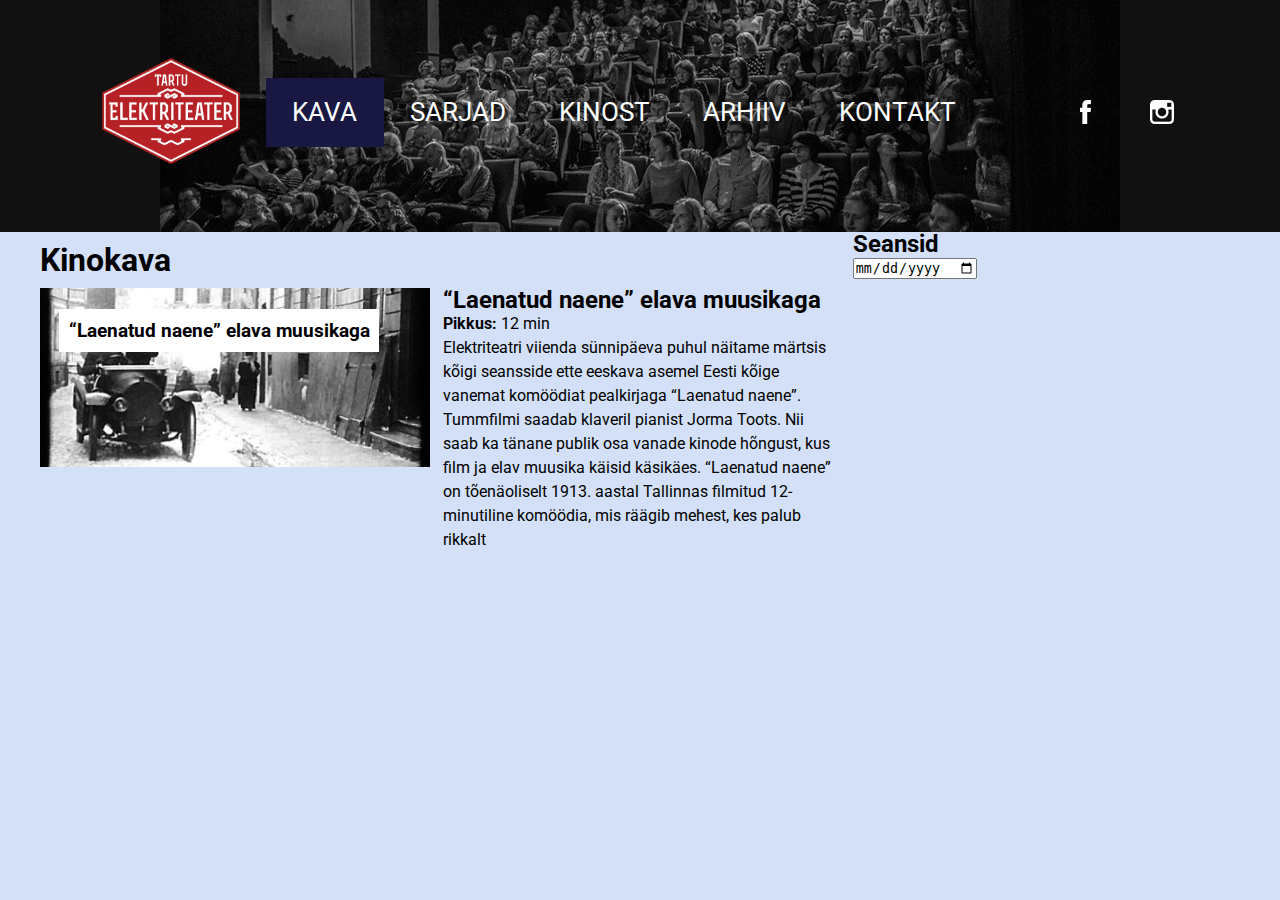
==== front-end/index.html @ 24a59224 "esialgne front-end kavand" ====
<!doctype html>
<html lang="et">
    <head>
        <title>eTeater</title>
        <meta charset="utf-8" />
        <meta name="description" content="eTeater on arthouse kino Tartus" />
        <meta name="keywords" content="kino, tartu, arthouse, filmid, tartus, elektriteater" />
        <meta name="viewport" content="width=device-width, initial-scale=1" />
        <link href="https://fonts.googleapis.com/css?family=Roboto:400,300" rel="stylesheet" type="text/css">
        <link rel="stylesheet" type="text/css" href="style.css" />
    </head>
    <body>
        <header>
            <menu>
                <div id="logo"><a href="#pealeht"><img src="logo.png" /></a></div>
                <ul>
                    <li><a href="#kava" class="active">Kava</a></li>
                    <li><a href="#sarjad">Sarjad</a></li>
                    <li><a href="#kinost">Kinost</a></li>
                    <li><a href="#arhiiv">Arhiiv</a></li>
                    <li><a href="#kontakt">Kontakt</a></li>
                </ul>
                <ul id="social_btn">
                    <li><a href="https://www.facebook.com/elektriteater"><img src="fb.png" alt="fb" /></a></li>
                    <li><a href="https://www.instagram.com/elektriteater/"><img src="ig.png" alt="ig" /></a></li>
                </ul>
            </menu>
        </header>
            <div class="rida">
                <div id="sisukava" class="col col8">
                    <h1>Kinokava</h1>
                    <div id="film">
                        <div id="fotokonteiner" class="col col6">
                            <img src="filmipostrid/laenatud.jpg" class="filmifoto" />
                            <figcaption>
                                <span></span>
                                <h3 class="pealkiri">“Laenatud naene” elava muusikaga</h3>
                            </figcaption>
                            <span></span>
                        </div>
                        <div id="filmikirjeldus" class="col col6">
                            <h2>“Laenatud naene” elava muusikaga</h2>
                            <p id="sisuinfo"></p>
                            <p><b>Pikkus:</b> 12 min</p>
                            <p>Elektriteatri viienda sünnipäeva puhul näitame märtsis kõigi seansside ette eeskava asemel Eesti kõige vanemat komöödiat pealkirjaga “Laenatud naene”. Tummfilmi saadab klaveril pianist Jorma Toots. Nii saab ka tänane publik osa vanade kinode hõngust, kus film ja elav muusika käisid käsikäes. “Laenatud naene” on tõenäoliselt 1913. aastal Tallinnas filmitud 12-minutiline komöödia, mis räägib mehest, kes palub rikkalt </p>
                        </div>
                    </div>
                </div>
                <div id="eile" class="col col4">
                    <h2>Seansid</h2>
                    <input type="date"   value="dd-mm-yyyy" onkeypress="return false">
                </div>
            </div>
        <footer>

        </footer>
    </body>
</html>
---- front-end/style.css ----
/*kogu lehekülg */
* {
    padding: 0;
    margin: 0;
}

html {
    font-family: 'Roboto', sans-serif;
    font-size: 16px;
    line-height: 1.5em;
}
body {
    display: block;
    margin: 0;
    padding: 0;
    background-color: #d3e0f7;
}

/*grid view */
.col,
.col {
    box-sizing: border-box;
}
.rida::before,
.rida::after {
    content: " ";
    display: table;
}
.rida{
    max-width: 1200px;
    margin:auto;
}
.rida::after {
    clear: both;
}
.col {
    position: relative;
    float: left;
}
.col + .col {
    margin-left: 1.6%;
}
.col1 {width: 6.86666666667%;}
.col2 {width: 15.3333333333%;}
.col3 {width: 23.8%;}
.col4 {width: 32.2666666667%;}
.col5 {width: 40.7333333333%;}
.col6 {width: 49.2%;}
.col7 {width: 57.6666666667%;}
.col8 {width: 66.1333333333%;}
.col9 {width: 74.6%;}
.col10 {width: 83.0666666667%;}
.col11 {width: 91.5333333333%;}
.col12 {width: 100%;
    margin-left: 0;}
/*headeri info*/

menu {
    display: block;
    margin: 0;
    padding: 3.0em 5.0em;
    background-image: url(header_back.jpg);
    background-repeat: no-repeat;
    background-position: center;
    background-color: #111;
}
#logo {
    display: inline-block;
    padding: 0 1.0em;
    overflow: hidden;
}
#logo > a > img {
    width: 150px;
    height: auto;
}


ul {
    display: inline-block;
    list-style-type: none;
    margin: 30px 0;
    padding: 0;
    overflow: hidden;
}
li {
    float: left;
    margin: 0;
}
li a {
    display: block;
    color: #fff;
    text-align: center;
    text-transform: uppercase;
    margin: 0;
    padding: 0.85em 1.0em;
    text-decoration: none;
    font-size: 1.65em;
}
li a:hover:not(.active) {
    background-color: #c72e45;
}
.active {
    background-color: #181842;
}
#social_btn {
    float: right;
}


/* sisu */

h1 {
    margin: 0.5em 0;
}

#fotokonteiner {
    margin: auto;
    position: relative;
}

.filmifoto {
    max-width: 100%;
    margin: auto;
    position: relative;
}

figcaption {
    position: absolute;
    width: 100%;
    top:1%;
    position: absolute;
    direction:ltr;
}

h3 {
    text-align: center;

}

#film {
    position: relative;
}

span {
    position:relative;
}


.pealkiri {
    font-size: 1.2em;
    margin: 1.0em;
    padding: 0.5em;
    display: inline-block;
    background-color: #fff;
}
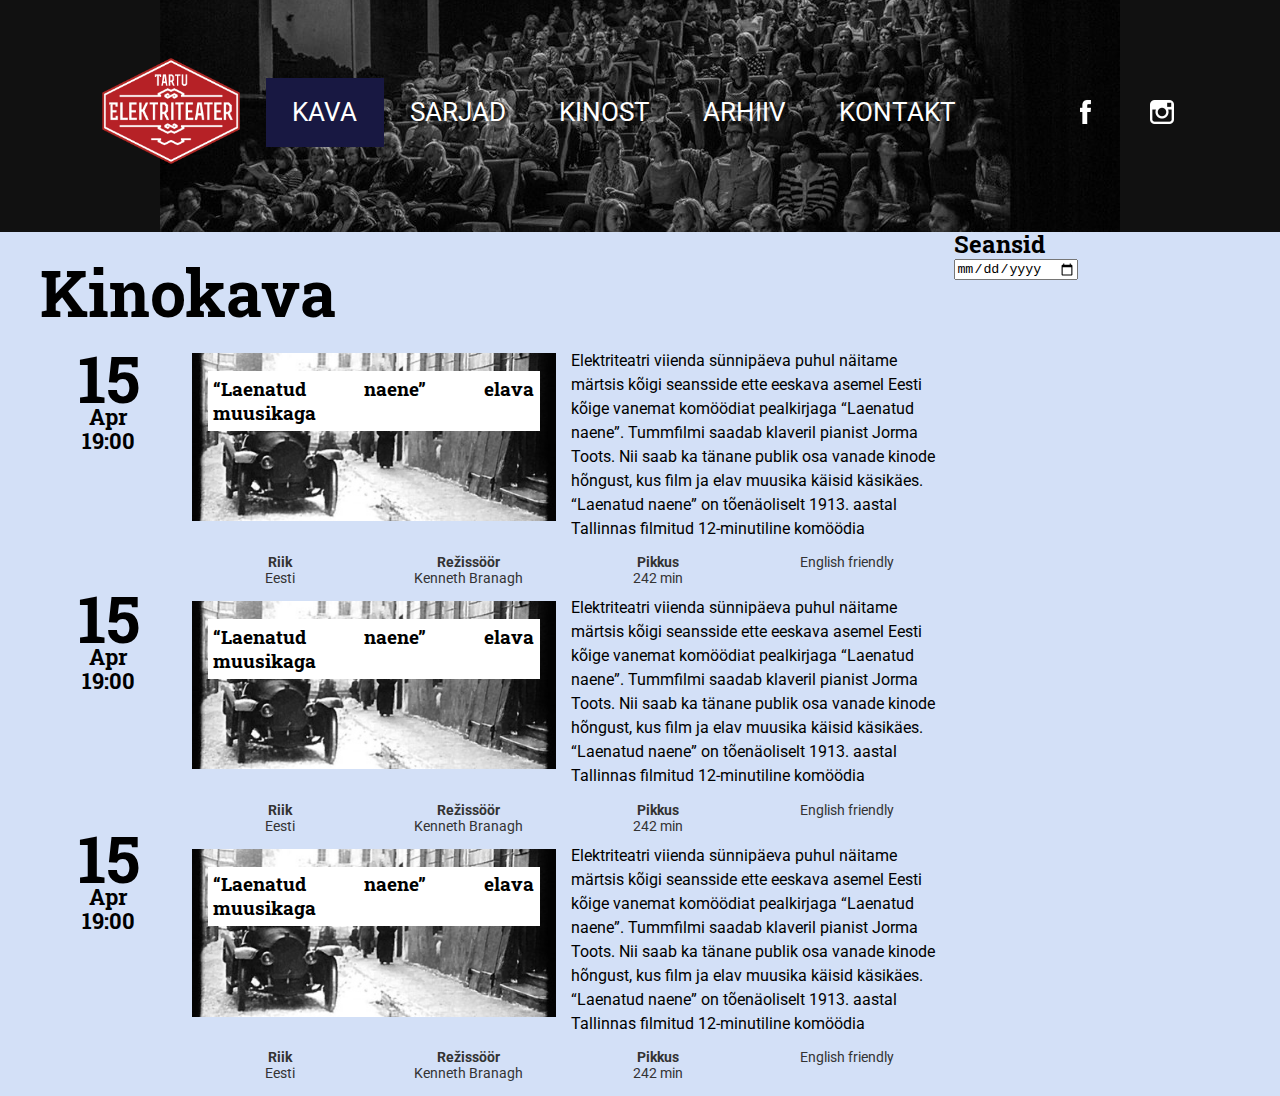
==== commit fd844430: "veidike edasi viidud aga samas palju buge..." ====
--- a/front-end/index.html
+++ b/front-end/index.html
@@ -6,7 +6,7 @@
         <meta name="description" content="eTeater on arthouse kino Tartus" />
         <meta name="keywords" content="kino, tartu, arthouse, filmid, tartus, elektriteater" />
         <meta name="viewport" content="width=device-width, initial-scale=1" />
-        <link href="https://fonts.googleapis.com/css?family=Roboto:400,300" rel="stylesheet" type="text/css">
+        <link href="https://fonts.googleapis.com/css?family=Roboto:300|Roboto+Slab:300" rel="stylesheet" type="text/css">
         <link rel="stylesheet" type="text/css" href="style.css" />
     </head>
     <body>
@@ -26,31 +26,89 @@
                 </ul>
             </menu>
         </header>
-            <div class="rida">
-                <div id="sisukava" class="col col8">
-                    <h1>Kinokava</h1>
-                    <div id="film">
-                        <div id="fotokonteiner" class="col col6">
-                            <img src="filmipostrid/laenatud.jpg" class="filmifoto" />
-                            <figcaption>
-                                <span></span>
-                                <h3 class="pealkiri">“Laenatud naene” elava muusikaga</h3>
-                            </figcaption>
-                            <span></span>
-                        </div>
-                        <div id="filmikirjeldus" class="col col6">
-                            <h2>“Laenatud naene” elava muusikaga</h2>
-                            <p id="sisuinfo"></p>
-                            <p><b>Pikkus:</b> 12 min</p>
-                            <p>Elektriteatri viienda sünnipäeva puhul näitame märtsis kõigi seansside ette eeskava asemel Eesti kõige vanemat komöödiat pealkirjaga “Laenatud naene”. Tummfilmi saadab klaveril pianist Jorma Toots. Nii saab ka tänane publik osa vanade kinode hõngust, kus film ja elav muusika käisid käsikäes. “Laenatud naene” on tõenäoliselt 1913. aastal Tallinnas filmitud 12-minutiline komöödia, mis räägib mehest, kes palub rikkalt </p>
-                        </div>
+        <div class="rida">
+            <div id="sisukava" class="col col9">
+                <h1>Kinokava</h1>
+
+                <!-- Siin on üksiku filmi disain info -->
+                <div style="film">
+                    <div id="kp2ev" class="col col2">
+                        <h4 id="kuup2evNr">15</h4>
+                        <h4 id="kuup2ev">Apr</h4>
+                        <h4 id="kuup2ev">19:00</h4>
+                    </div>
+                    <div id="fotokonteiner" class="col col5">
+                        <img src="filmipostrid/laenatud.jpg" class="filmifoto" />
+                        <figcaption>
+                            <h3 class="pildipealne">“Laenatud naene” elava muusikaga</h3>
+                        </figcaption>
+                    </div>
+                    <div id="filmikirjeldus" class="col col5">
+                        Elektriteatri viienda sünnipäeva puhul näitame märtsis kõigi seansside ette eeskava asemel Eesti kõige vanemat komöödiat pealkirjaga “Laenatud naene”. Tummfilmi saadab klaveril pianist Jorma Toots. Nii saab ka tänane publik osa vanade kinode hõngust, kus film ja elav muusika käisid käsikäes. “Laenatud naene” on tõenäoliselt 1913. aastal Tallinnas filmitud 12-minutiline komöödia
+                    </div>
+                    <div id="filmiinfo" class="col col10">
+                        <div class="col col3"><b>Riik</b><br /> Eesti</div>
+                        <div class="col col3"><b>Režissöör</b><br /> Kenneth Branagh</div>
+                        <div class="col col3"><b>Pikkus</b><br /> 242 min</div>
+                        <div class="col col3">English friendly</div>
                     </div>
                 </div>
-                <div id="eile" class="col col4">
-                    <h2>Seansid</h2>
-                    <input type="date"   value="dd-mm-yyyy" onkeypress="return false">
+                <!-- Siin on üksiku filmi disain info -->
+                <div style="film">
+                    <div id="kp2ev" class="col col2">
+                        <h4 id="kuup2evNr">15</h4>
+                        <h4 id="kuup2ev">Apr</h4>
+                        <h4 id="kuup2ev">19:00</h4>
+                    </div>
+                    <div id="fotokonteiner" class="col col5">
+                        <img src="filmipostrid/laenatud.jpg" class="filmifoto" />
+                        <figcaption>
+                            <span></span>
+                            <h3 class="pildipealne">“Laenatud naene” elava muusikaga</h3>
+                        </figcaption>
+                    </div>
+                    <div id="filmikirjeldus" class="col col5">
+                        Elektriteatri viienda sünnipäeva puhul näitame märtsis kõigi seansside ette eeskava asemel Eesti kõige vanemat komöödiat pealkirjaga “Laenatud naene”. Tummfilmi saadab klaveril pianist Jorma Toots. Nii saab ka tänane publik osa vanade kinode hõngust, kus film ja elav muusika käisid käsikäes. “Laenatud naene” on tõenäoliselt 1913. aastal Tallinnas filmitud 12-minutiline komöödia
+                    </div>
+                    <div id="filmiinfo" class="rida col10">
+                        <div class="col col3"><b>Riik</b><br /> Eesti</div>
+                        <div class="col col3"><b>Režissöör</b><br /> Kenneth Branagh</div>
+                        <div class="col col3"><b>Pikkus</b><br /> 242 min</div>
+                        <div class="col col3">English friendly</div>
+                    </div>
+                </div>
+                <!-- Siin on üksiku filmi disain info -->
+                <div style="film">
+                    <div id="kp2ev" class="col col2">
+                        <h4 id="kuup2evNr">15</h4>
+                        <h4 id="kuup2ev">Apr</h4>
+                        <h4 id="kuup2ev">19:00</h4>
+                    </div>
+                    <div id="fotokonteiner" class="col col5">
+                        <img src="filmipostrid/laenatud.jpg" class="filmifoto" />
+                        <figcaption>
+                            <span></span>
+                            <h3 class="pildipealne">“Laenatud naene” elava muusikaga</h3>
+                        </figcaption>
+                        <span></span>
+                    </div>
+                    <div id="filmikirjeldus" class="col col5">
+                        Elektriteatri viienda sünnipäeva puhul näitame märtsis kõigi seansside ette eeskava asemel Eesti kõige vanemat komöödiat pealkirjaga “Laenatud naene”. Tummfilmi saadab klaveril pianist Jorma Toots. Nii saab ka tänane publik osa vanade kinode hõngust, kus film ja elav muusika käisid käsikäes. “Laenatud naene” on tõenäoliselt 1913. aastal Tallinnas filmitud 12-minutiline komöödia
+                    </div>
+                    <div id="filmiinfo" class="rida col10">
+                        <div class="col col3"><b>Riik</b><br /> Eesti</div>
+                        <div class="col col3"><b>Režissöör</b><br /> Kenneth Branagh</div>
+                        <div class="col col3"><b>Pikkus</b><br /> 242 min</div>
+                        <div class="col col3">English friendly</div>
+                    </div>
                 </div>
             </div>
+
+            <div id="parembox" class="col col3">
+                <h2>Seansid</h2>
+                <input type="date"   value="dd-mm-yyyy" onkeypress="return false">
+            </div>
+        </div>
         <footer>
 
         </footer>
--- a/front-end/style.css
+++ b/front-end/style.css
@@ -3,6 +3,8 @@
     padding: 0;
     margin: 0;
 }
+
+
 
 html {
     font-family: 'Roboto', sans-serif;
@@ -109,19 +111,22 @@
 
 /* sisu */
 
+h1, h2, h3, h4 {
+    font-family: 'Roboto Slab', serif;
+}
 h1 {
     margin: 0.5em 0;
-}
-
-#fotokonteiner {
-    margin: auto;
+    font-size: 4em;
+    line-height: 0.9em
+}
+.film {
+    margin: 5em 0;
+}
+
+.filmifoto {
     position: relative;
-}
-
-.filmifoto {
+    max-height: 11.3em;
     max-width: 100%;
-    margin: auto;
-    position: relative;
 }
 
 figcaption {
@@ -133,23 +138,70 @@
 }
 
 h3 {
+    font-size: 1.2em;
+    text-align: justify;
+    display: inline-block;
+}
+.pildipealne {
+    display: inline-block;
+    background-color: #fff;
+}
+h3.pildipealne{
+    margin: 16px 16px 0 16px;
+    padding: 0.3em;
+}
+
+p.pildipealne{
+    font-size: 0.8em;
+    margin: 0px 16px 16px 16px;
+    padding: 0em 0.3em 0.3em;
+}
+
+
+h4 {
+    font-size: 1.4em;
+    text-align: center
+}
+
+#kuup2evNr {
+    font-size: 4em;
+    line-height: 0.8em;
+}
+
+#kuup2ev {
     text-align: center;
-
-}
-
-#film {
-    position: relative;
-}
-
-span {
-    position:relative;
-}
-
-
-.pealkiri {
-    font-size: 1.2em;
-    margin: 1.0em;
-    padding: 0.5em;
-    display: inline-block;
-    background-color: #fff;
-}
+}
+
+#kp2ev {
+    margin: 0;
+    padding: 0 1em;
+    max-width: 100%;
+    height: 15.0em;
+    display: block;
+}
+
+
+
+#filmikirjeldus {
+    max-height: 12em;
+    text-overflow: "...";
+    margin-top: -0.3em;
+    display:inline-block;
+}
+
+#filmiinfo {
+    margin: 1em 0;
+    float: right;
+    display: inline-block;
+    text-align: center;
+    font-size: 0.9em;
+    line-height: 1.1em;
+    color: #333;
+}
+
+
+#fotokonteiner {
+    height: 11.7em;
+    display:inline-block;
+}
+
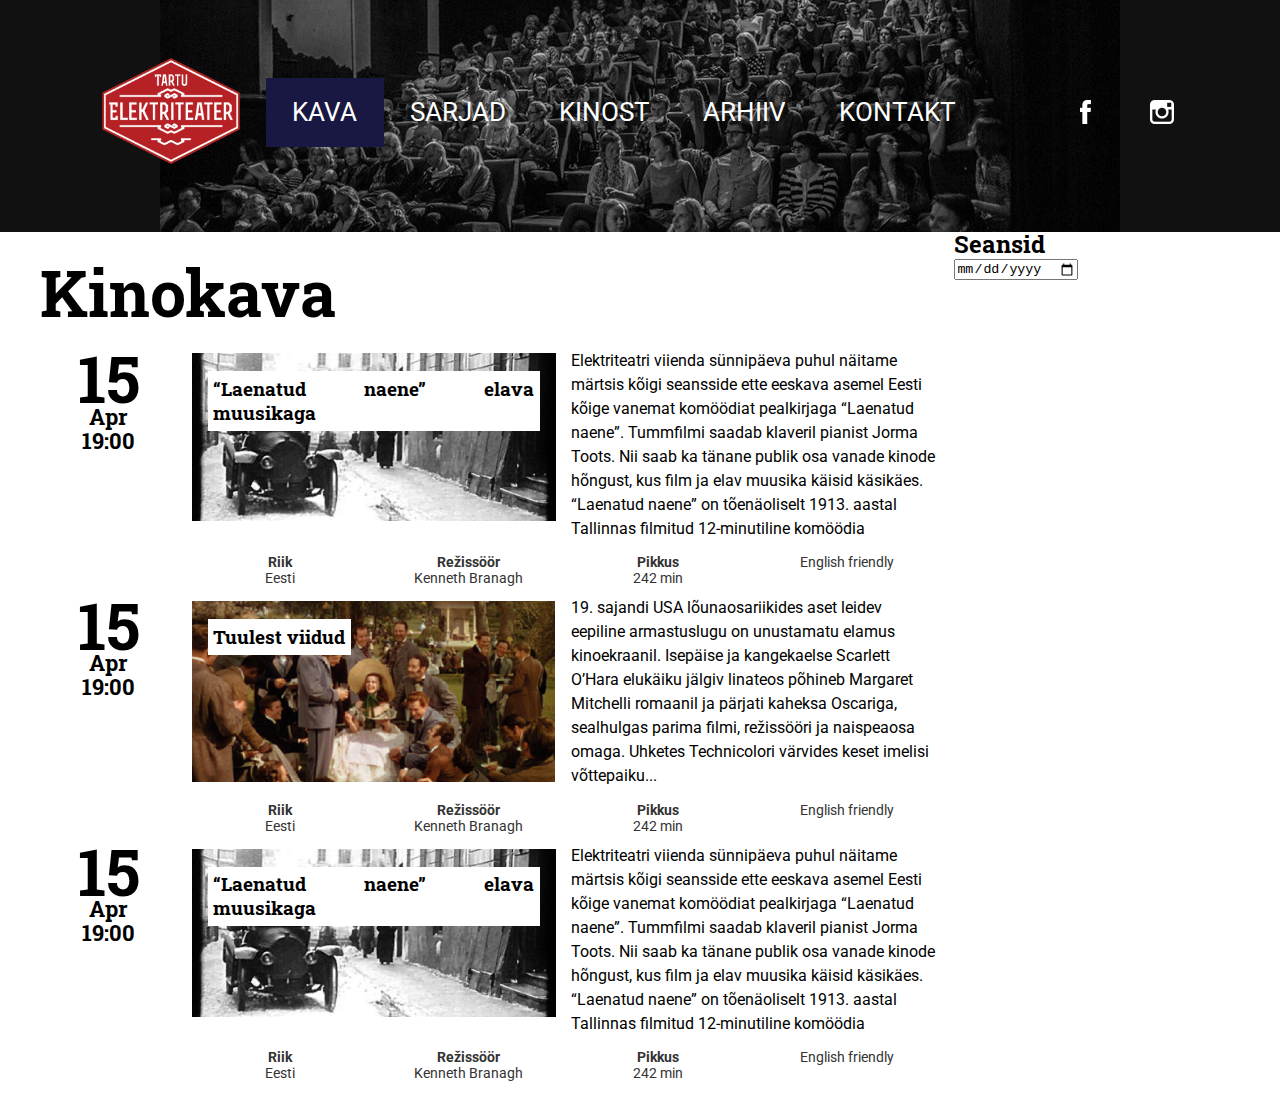
==== commit 85199ee0: "praksi uuendus" ====
--- a/front-end/index.html
+++ b/front-end/index.html
@@ -61,14 +61,14 @@
                         <h4 id="kuup2ev">19:00</h4>
                     </div>
                     <div id="fotokonteiner" class="col col5">
-                        <img src="filmipostrid/laenatud.jpg" class="filmifoto" />
+                        <img src="filmipostrid/tuulest.jpg" class="filmifoto" />
                         <figcaption>
                             <span></span>
-                            <h3 class="pildipealne">“Laenatud naene” elava muusikaga</h3>
+                            <h3 class="pildipealne">Tuulest viidud</h3>
                         </figcaption>
                     </div>
                     <div id="filmikirjeldus" class="col col5">
-                        Elektriteatri viienda sünnipäeva puhul näitame märtsis kõigi seansside ette eeskava asemel Eesti kõige vanemat komöödiat pealkirjaga “Laenatud naene”. Tummfilmi saadab klaveril pianist Jorma Toots. Nii saab ka tänane publik osa vanade kinode hõngust, kus film ja elav muusika käisid käsikäes. “Laenatud naene” on tõenäoliselt 1913. aastal Tallinnas filmitud 12-minutiline komöödia
+                        19. sajandi USA lõunaosariikides aset leidev eepiline armastuslugu on unustamatu elamus kinoekraanil. Isepäise ja kangekaelse Scarlett O’Hara elukäiku jälgiv linateos põhineb Margaret Mitchelli romaanil ja pärjati kaheksa Oscariga, sealhulgas parima filmi, režissööri ja naispeaosa omaga. Uhketes Technicolori värvides keset imelisi võttepaiku...
                     </div>
                     <div id="filmiinfo" class="rida col10">
                         <div class="col col3"><b>Riik</b><br /> Eesti</div>
--- a/front-end/style.css
+++ b/front-end/style.css
@@ -15,7 +15,7 @@
     display: block;
     margin: 0;
     padding: 0;
-    background-color: #d3e0f7;
+    background-color: #fff;
 }
 
 /*grid view */
@@ -174,10 +174,11 @@
 
 #kp2ev {
     margin: 0;
-    padding: 0 1em;
+    padding: 0 1em 9.1874em;
     max-width: 100%;
-    height: 15.0em;
-    display: block;
+    height: ;
+    display: block;
+	position: relative;
 }
 
 
@@ -201,7 +202,10 @@
 
 
 #fotokonteiner {
-    height: 11.7em;
+	max-width: 100%;
+    max-height:  11.7em;
     display:inline-block;
 }
 
+
+
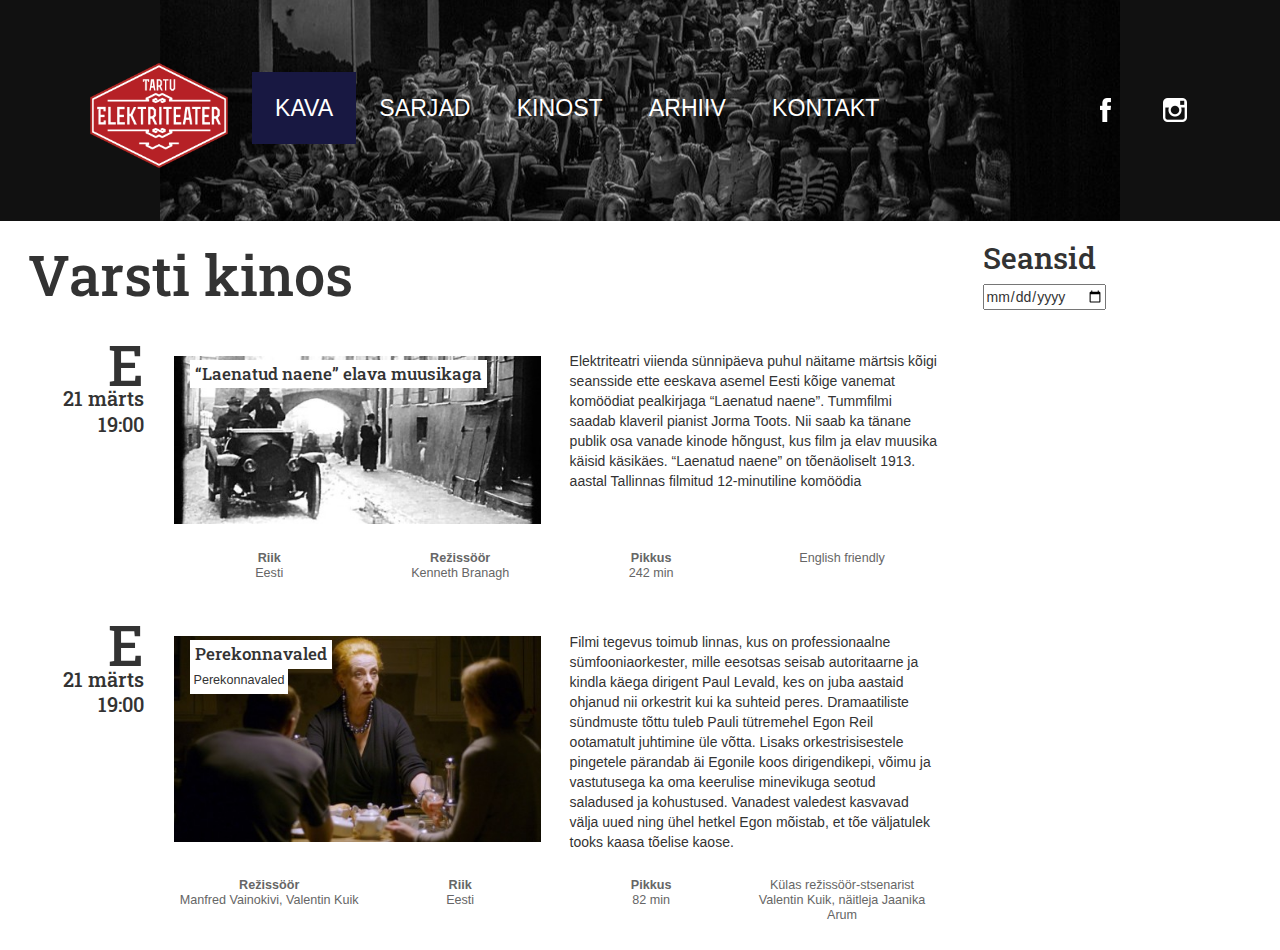
==== commit 7a44b947: "veidrad bugid, panin bootstrapi peale jooksma." ====
--- a/front-end/index.html
+++ b/front-end/index.html
@@ -6,13 +6,19 @@
         <meta name="description" content="eTeater on arthouse kino Tartus" />
         <meta name="keywords" content="kino, tartu, arthouse, filmid, tartus, elektriteater" />
         <meta name="viewport" content="width=device-width, initial-scale=1" />
-        <link href="https://fonts.googleapis.com/css?family=Roboto:300|Roboto+Slab:300" rel="stylesheet" type="text/css">
+		<link rel="stylesheet" href="http://maxcdn.bootstrapcdn.com/bootstrap/3.3.6/css/bootstrap.min.css" />
+        <link href="https://fonts.googleapis.com/css?family=Roboto:300|Roboto+Slab:300" rel="stylesheet" type="text/css" />
         <link rel="stylesheet" type="text/css" href="style.css" />
+		<script src="http://maxcdn.bootstrapcdn.com/bootstrap/3.3.6/js/bootstrap.min.js"></script>
+		<!--[if lt IE 9]>
+			<script src="https://oss.maxcdn.com/html5shiv/3.7.2/html5shiv.min.js"></script>
+			<script src="https://oss.maxcdn.com/respond/1.4.2/respond.min.js"></script>
+    	<![endif]-->
     </head>
     <body>
         <header>
             <menu>
-                <div id="logo"><a href="#pealeht"><img src="logo.png" /></a></div>
+                <div class="logo"><a href="#pealeht"><img src="logo.png" /></a></div>
                 <ul>
                     <li><a href="#kava" class="active">Kava</a></li>
                     <li><a href="#sarjad">Sarjad</a></li>
@@ -26,87 +32,61 @@
                 </ul>
             </menu>
         </header>
-        <div class="rida">
-            <div id="sisukava" class="col col9">
-                <h1>Kinokava</h1>
+        <div class="row">
+            <div id="sisukava" class="col-xs-12 col-sm-10 col-md-9">
+                <h1>Varsti kinos</h1>
 
                 <!-- Siin on üksiku filmi disain info -->
-                <div style="film">
-                    <div id="kp2ev" class="col col2">
-                        <h4 id="kuup2evNr">15</h4>
-                        <h4 id="kuup2ev">Apr</h4>
-                        <h4 id="kuup2ev">19:00</h4>
+                <div class="film row">
+                    <div class="aeg film col-xs-12 col-sm-2 col-md-2">
+                        <h4 class="n2dalaP2ev">E</h4>
+                        <h4 class="kuup2ev">21 märts<br />19:00</h4>
                     </div>
-                    <div id="fotokonteiner" class="col col5">
+                    <div class="fotokonteiner col col-xs-12 col-sm-5 col-md-5">
                         <img src="filmipostrid/laenatud.jpg" class="filmifoto" />
                         <figcaption>
                             <h3 class="pildipealne">“Laenatud naene” elava muusikaga</h3>
                         </figcaption>
                     </div>
-                    <div id="filmikirjeldus" class="col col5">
+                    <div class="filmikirjeldus col-xs-12 col-sm-5 col-md-5">
                         Elektriteatri viienda sünnipäeva puhul näitame märtsis kõigi seansside ette eeskava asemel Eesti kõige vanemat komöödiat pealkirjaga “Laenatud naene”. Tummfilmi saadab klaveril pianist Jorma Toots. Nii saab ka tänane publik osa vanade kinode hõngust, kus film ja elav muusika käisid käsikäes. “Laenatud naene” on tõenäoliselt 1913. aastal Tallinnas filmitud 12-minutiline komöödia
                     </div>
-                    <div id="filmiinfo" class="col col10">
-                        <div class="col col3"><b>Riik</b><br /> Eesti</div>
-                        <div class="col col3"><b>Režissöör</b><br /> Kenneth Branagh</div>
-                        <div class="col col3"><b>Pikkus</b><br /> 242 min</div>
-                        <div class="col col3">English friendly</div>
+                    <div class="filmiinfoblokk col-xs-12 col-sm-10 col-md-10">
+                        <div class="filmiinfo col-xs-6 col-sm-3 col-md-3"><b>Riik</b><br /> Eesti</div>
+                        <div class="filmiinfo col-xs-6 col-sm-3 col-md-3"><b>Režissöör</b><br /> Kenneth Branagh</div>
+                        <div class="filmiinfo col-xs-6 col-sm-3 col-md-3"><b>Pikkus</b><br /> 242 min</div>
+                        <div class="filmiinfo col-xs-6 col-sm-3 col-md-3">English friendly</div>
                     </div>
                 </div>
-                <!-- Siin on üksiku filmi disain info -->
-                <div style="film">
-                    <div id="kp2ev" class="col col2">
-                        <h4 id="kuup2evNr">15</h4>
-                        <h4 id="kuup2ev">Apr</h4>
-                        <h4 id="kuup2ev">19:00</h4>
+				<!-- Siin on üksiku filmi disain info -->
+				<div class="film row">
+                    <div class="aeg film col-xs-12 col-sm-2 col-md-2">
+                        <h4 class="n2dalaP2ev">E</h4>
+                        <h4 class="kuup2ev">21 märts<br />19:00</h4>
                     </div>
-                    <div id="fotokonteiner" class="col col5">
-                        <img src="filmipostrid/tuulest.jpg" class="filmifoto" />
+                    <div class="fotokonteiner col col-xs-12 col-sm-5 col-md-5">
+                        <img src="filmipostrid/perekonnavaled.jpg" class="filmifoto" />
                         <figcaption>
-                            <span></span>
-                            <h3 class="pildipealne">Tuulest viidud</h3>
+                            <h3 class="pildipealne">Perekonnavaled</h3>
+							<br />
+							<p class="pildipealne">Perekonnavaled</p>
                         </figcaption>
                     </div>
-                    <div id="filmikirjeldus" class="col col5">
-                        19. sajandi USA lõunaosariikides aset leidev eepiline armastuslugu on unustamatu elamus kinoekraanil. Isepäise ja kangekaelse Scarlett O’Hara elukäiku jälgiv linateos põhineb Margaret Mitchelli romaanil ja pärjati kaheksa Oscariga, sealhulgas parima filmi, režissööri ja naispeaosa omaga. Uhketes Technicolori värvides keset imelisi võttepaiku...
+                    <div class="filmikirjeldus col-xs-12 col-sm-5 col-md-5">
+                        Filmi tegevus toimub linnas, kus on professionaalne sümfooniaorkester, mille eesotsas seisab autoritaarne ja kindla käega dirigent Paul Levald, kes on juba aastaid ohjanud nii orkestrit kui ka suhteid peres. Dramaatiliste sündmuste tõttu tuleb Pauli tütremehel Egon Reil ootamatult juhtimine üle võtta. Lisaks orkestrisisestele pingetele pärandab äi Egonile koos dirigendikepi, võimu ja vastutusega ka oma keerulise minevikuga seotud saladused ja kohustused. Vanadest valedest kasvavad välja uued ning ühel hetkel Egon mõistab, et tõe väljatulek tooks kaasa tõelise kaose.
                     </div>
-                    <div id="filmiinfo" class="rida col10">
-                        <div class="col col3"><b>Riik</b><br /> Eesti</div>
-                        <div class="col col3"><b>Režissöör</b><br /> Kenneth Branagh</div>
-                        <div class="col col3"><b>Pikkus</b><br /> 242 min</div>
-                        <div class="col col3">English friendly</div>
-                    </div>
-                </div>
-                <!-- Siin on üksiku filmi disain info -->
-                <div style="film">
-                    <div id="kp2ev" class="col col2">
-                        <h4 id="kuup2evNr">15</h4>
-                        <h4 id="kuup2ev">Apr</h4>
-                        <h4 id="kuup2ev">19:00</h4>
-                    </div>
-                    <div id="fotokonteiner" class="col col5">
-                        <img src="filmipostrid/laenatud.jpg" class="filmifoto" />
-                        <figcaption>
-                            <span></span>
-                            <h3 class="pildipealne">“Laenatud naene” elava muusikaga</h3>
-                        </figcaption>
-                        <span></span>
-                    </div>
-                    <div id="filmikirjeldus" class="col col5">
-                        Elektriteatri viienda sünnipäeva puhul näitame märtsis kõigi seansside ette eeskava asemel Eesti kõige vanemat komöödiat pealkirjaga “Laenatud naene”. Tummfilmi saadab klaveril pianist Jorma Toots. Nii saab ka tänane publik osa vanade kinode hõngust, kus film ja elav muusika käisid käsikäes. “Laenatud naene” on tõenäoliselt 1913. aastal Tallinnas filmitud 12-minutiline komöödia
-                    </div>
-                    <div id="filmiinfo" class="rida col10">
-                        <div class="col col3"><b>Riik</b><br /> Eesti</div>
-                        <div class="col col3"><b>Režissöör</b><br /> Kenneth Branagh</div>
-                        <div class="col col3"><b>Pikkus</b><br /> 242 min</div>
-                        <div class="col col3">English friendly</div>
+                    <div class="filmiinfoblokk col-xs-12 col-sm-10 col-md-10">
+                        <div class="filmiinfo col-xs-6 col-sm-3 col-md-3"><b>Režissöör</b><br />Manfred Vainokivi, Valentin Kuik</div>
+                        <div class="filmiinfo col-xs-6 col-sm-3 col-md-3"><b>Riik</b><br />Eesti</div>
+                        <div class="filmiinfo col-xs-6 col-sm-3 col-md-3"><b>Pikkus</b><br /> 82 min</div>
+                        <div class="filmiinfo col-xs-6 col-sm-3 col-md-3">Külas režissöör-stsenarist Valentin Kuik, näitleja Jaanika Arum</div>
                     </div>
                 </div>
             </div>
 
-            <div id="parembox" class="col col3">
+            <div id="parembox" class="col-xs-12 col-sm-2 col-md-3">
                 <h2>Seansid</h2>
-                <input type="date"   value="dd-mm-yyyy" onkeypress="return false">
+                <input type="date" value="dd-mm-yyyy" onkeypress="return false">
             </div>
         </div>
         <footer>
--- a/front-end/style.css
+++ b/front-end/style.css
@@ -1,11 +1,3 @@
-/*kogu lehekülg */
-* {
-    padding: 0;
-    margin: 0;
-}
-
-
-
 html {
     font-family: 'Roboto', sans-serif;
     font-size: 16px;
@@ -13,48 +5,8 @@
 }
 body {
     display: block;
-    margin: 0;
-    padding: 0;
     background-color: #fff;
 }
-
-/*grid view */
-.col,
-.col {
-    box-sizing: border-box;
-}
-.rida::before,
-.rida::after {
-    content: " ";
-    display: table;
-}
-.rida{
-    max-width: 1200px;
-    margin:auto;
-}
-.rida::after {
-    clear: both;
-}
-.col {
-    position: relative;
-    float: left;
-}
-.col + .col {
-    margin-left: 1.6%;
-}
-.col1 {width: 6.86666666667%;}
-.col2 {width: 15.3333333333%;}
-.col3 {width: 23.8%;}
-.col4 {width: 32.2666666667%;}
-.col5 {width: 40.7333333333%;}
-.col6 {width: 49.2%;}
-.col7 {width: 57.6666666667%;}
-.col8 {width: 66.1333333333%;}
-.col9 {width: 74.6%;}
-.col10 {width: 83.0666666667%;}
-.col11 {width: 91.5333333333%;}
-.col12 {width: 100%;
-    margin-left: 0;}
 /*headeri info*/
 
 menu {
@@ -66,12 +18,12 @@
     background-position: center;
     background-color: #111;
 }
-#logo {
+.logo {
     display: inline-block;
     padding: 0 1.0em;
     overflow: hidden;
 }
-#logo > a > img {
+.logo > a > img {
     width: 150px;
     height: auto;
 }
@@ -115,17 +67,18 @@
     font-family: 'Roboto Slab', serif;
 }
 h1 {
-    margin: 0.5em 0;
+    margin: 0.5em;
     font-size: 4em;
     line-height: 0.9em
 }
 .film {
-    margin: 5em 0;
+    margin: 1em 0;
+	float: left;
 }
 
 .filmifoto {
     position: relative;
-    max-height: 11.3em;
+	padding: 1em 0;
     max-width: 100%;
 }
 
@@ -152,9 +105,11 @@
 }
 
 p.pildipealne{
-    font-size: 0.8em;
-    margin: 0px 16px 16px 16px;
-    padding: 0em 0.3em 0.3em;
+	display: inline-block;
+    font-size: 0.9em;
+    margin: 0 16px;
+    padding: 0.3em 0.3em 0.3em;
+
 }
 
 
@@ -162,50 +117,57 @@
     font-size: 1.4em;
     text-align: center
 }
-
-#kuup2evNr {
-    font-size: 4em;
-    line-height: 0.8em;
-}
-
-#kuup2ev {
-    text-align: center;
-}
-
-#kp2ev {
+.kp2ev {
     margin: 0;
-    padding: 0 1em 9.1874em;
+    padding: 0;
     max-width: 100%;
-    height: ;
     display: block;
 	position: relative;
 }
-
-
-
-#filmikirjeldus {
-    max-height: 12em;
+.filmikirjeldus {
     text-overflow: "...";
     margin-top: -0.3em;
+	padding: 1em;
     display:inline-block;
 }
 
-#filmiinfo {
-    margin: 1em 0;
+.filmiinfoblokk {
+	margin: 0;
     float: right;
     display: inline-block;
     text-align: center;
     font-size: 0.9em;
-    line-height: 1.1em;
-    color: #333;
+    line-height: 1.2em;
+    color: #666;
 }
 
 
-#fotokonteiner {
+.fotokonteiner {
 	max-width: 100%;
-    max-height:  11.7em;
     display:inline-block;
 }
 
 
 
+
+.n2dalaP2ev {
+	text-align: right;
+	font-size: 4em;
+	line-height: 0.8em;
+	margin: 0;
+}
+
+.aeg {
+	margin: 0;
+}
+
+.filmiinfo {
+	padding: 1em 0.2em
+}
+
+.kuup2ev {
+	margin: 0;
+	padding: 0;
+	text-align: right;
+	line-height: 1.3em;
+}
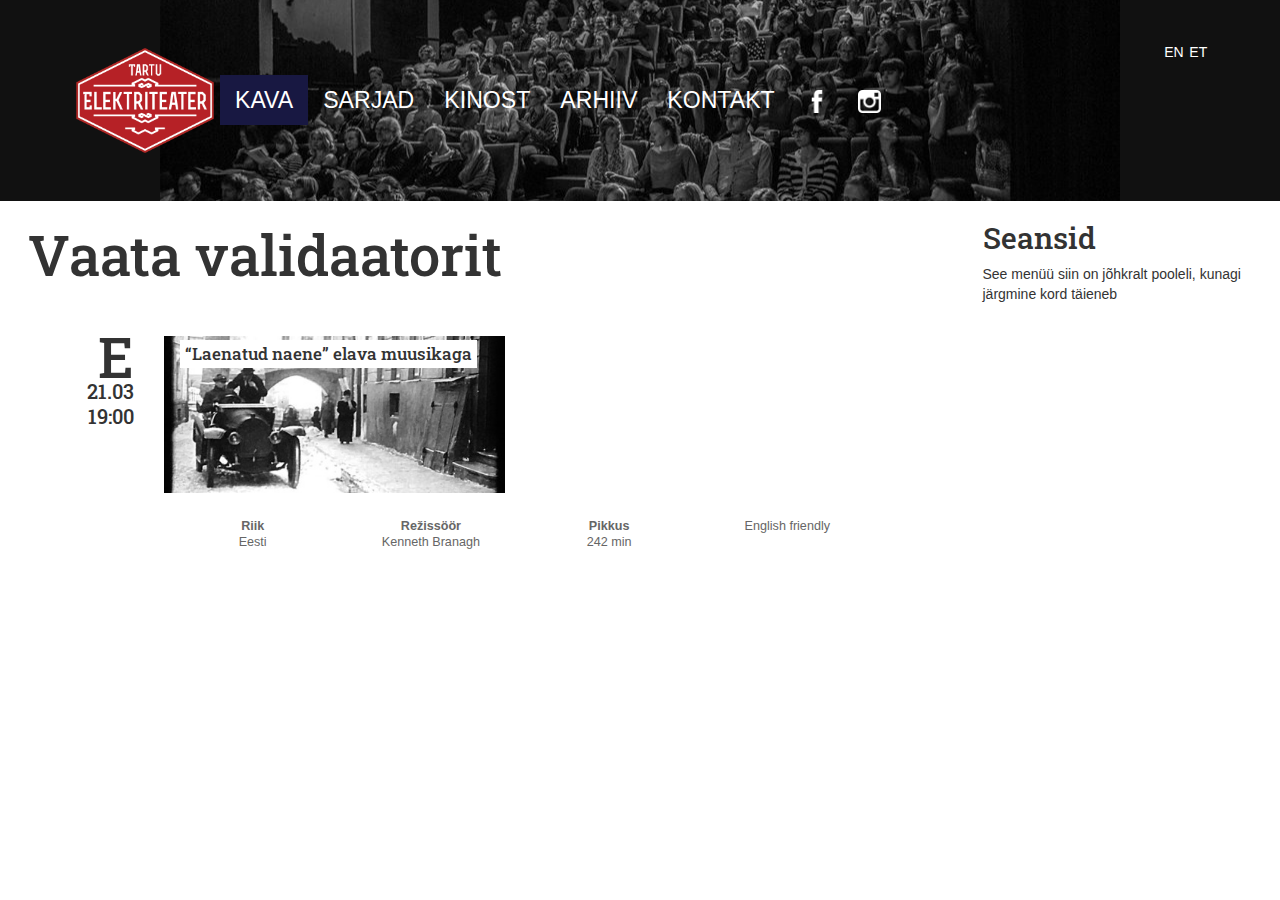
==== commit f01b3c43: "asdf" ====
--- a/front-end/index.html
+++ b/front-end/index.html
@@ -9,6 +9,7 @@
 		<link rel="stylesheet" href="http://maxcdn.bootstrapcdn.com/bootstrap/3.3.6/css/bootstrap.min.css" />
         <link href="https://fonts.googleapis.com/css?family=Roboto:300|Roboto+Slab:300" rel="stylesheet" type="text/css" />
         <link rel="stylesheet" type="text/css" href="style.css" />
+		<script src="https://ajax.googleapis.com/ajax/libs/jquery/1.12.0/jquery.min.js"></script>
 		<script src="http://maxcdn.bootstrapcdn.com/bootstrap/3.3.6/js/bootstrap.min.js"></script>
 		<!--[if lt IE 9]>
 			<script src="https://oss.maxcdn.com/html5shiv/3.7.2/html5shiv.min.js"></script>
@@ -18,38 +19,49 @@
     <body>
         <header>
             <menu>
-                <div class="logo"><a href="#pealeht"><img src="logo.png" /></a></div>
-                <ul>
-                    <li><a href="#kava" class="active">Kava</a></li>
-                    <li><a href="#sarjad">Sarjad</a></li>
-                    <li><a href="#kinost">Kinost</a></li>
-                    <li><a href="#arhiiv">Arhiiv</a></li>
-                    <li><a href="#kontakt">Kontakt</a></li>
-                </ul>
-                <ul id="social_btn">
-                    <li><a href="https://www.facebook.com/elektriteater"><img src="fb.png" alt="fb" /></a></li>
-                    <li><a href="https://www.instagram.com/elektriteater/"><img src="ig.png" alt="ig" /></a></li>
-                </ul>
+				<span class="keelevalik"><a href="index.php?lang=et">ET</a></span>
+				<span class="keelevalik"><a href="index.php?lang=en">EN</a></span>
+				<div class="navbar-header">
+					<button type="button" class="hamburger navbar-toggle collapsed" data-toggle="collapse" data-target="#navbar" aria-expanded="false" aria-controls="navbar">
+						<span class="sr-only">Toggle navigation</span>
+						<span class="icon-bar"></span>
+						<span class="icon-bar"></span>
+						<span class="icon-bar"></span>
+					</button>
+					<a href="#pealeht" class="logo"><img class="logoPilt" src="logo.png" /></a>
+            	</div>
+                <div id="navbar" class="navbar-collapse collapse">
+					<ul class="navigeering nav navbar-nav">
+						<li><a href="#kava" class="active">Kava</a></li>
+						<li><a href="#sarjad">Sarjad</a></li>
+						<li><a href="#kinost">Kinost</a></li>
+						<li><a href="#arhiiv">Arhiiv</a></li>
+						<li><a href="#kontakt">Kontakt</a></li>
+						<li class="social_btn"><a href="https://www.facebook.com/elektriteater"><img src="fb.png" alt="fb" /></a></li>
+						<li class="social_btn"><a href="https://www.instagram.com/elektriteater/"><img src="ig.png" alt="ig" /></a></li>
+					</ul>
+                </div>
+
             </menu>
         </header>
         <div class="row">
             <div id="sisukava" class="col-xs-12 col-sm-10 col-md-9">
-                <h1>Varsti kinos</h1>
+                <h1>Vaata validaatorit</h1>
 
                 <!-- Siin on üksiku filmi disain info -->
                 <div class="film row">
-                    <div class="aeg film col-xs-12 col-sm-2 col-md-2">
+                    <div class="aeg film col-xs-2 col-sm-2 col-md-2">
                         <h4 class="n2dalaP2ev">E</h4>
-                        <h4 class="kuup2ev">21 märts<br />19:00</h4>
+                        <h4 class="kuup2ev">21.03<br />19:00</h4>
                     </div>
-                    <div class="fotokonteiner col col-xs-12 col-sm-5 col-md-5">
+                    <div class="fotokonteiner col col-xs-10 col-sm-5 col-md-5">
                         <img src="filmipostrid/laenatud.jpg" class="filmifoto" />
                         <figcaption>
                             <h3 class="pildipealne">“Laenatud naene” elava muusikaga</h3>
                         </figcaption>
                     </div>
                     <div class="filmikirjeldus col-xs-12 col-sm-5 col-md-5">
-                        Elektriteatri viienda sünnipäeva puhul näitame märtsis kõigi seansside ette eeskava asemel Eesti kõige vanemat komöödiat pealkirjaga “Laenatud naene”. Tummfilmi saadab klaveril pianist Jorma Toots. Nii saab ka tänane publik osa vanade kinode hõngust, kus film ja elav muusika käisid käsikäes. “Laenatud naene” on tõenäoliselt 1913. aastal Tallinnas filmitud 12-minutiline komöödia
+
                     </div>
                     <div class="filmiinfoblokk col-xs-12 col-sm-10 col-md-10">
                         <div class="filmiinfo col-xs-6 col-sm-3 col-md-3"><b>Riik</b><br /> Eesti</div>
@@ -58,39 +70,15 @@
                         <div class="filmiinfo col-xs-6 col-sm-3 col-md-3">English friendly</div>
                     </div>
                 </div>
-				<!-- Siin on üksiku filmi disain info -->
-				<div class="film row">
-                    <div class="aeg film col-xs-12 col-sm-2 col-md-2">
-                        <h4 class="n2dalaP2ev">E</h4>
-                        <h4 class="kuup2ev">21 märts<br />19:00</h4>
-                    </div>
-                    <div class="fotokonteiner col col-xs-12 col-sm-5 col-md-5">
-                        <img src="filmipostrid/perekonnavaled.jpg" class="filmifoto" />
-                        <figcaption>
-                            <h3 class="pildipealne">Perekonnavaled</h3>
-							<br />
-							<p class="pildipealne">Perekonnavaled</p>
-                        </figcaption>
-                    </div>
-                    <div class="filmikirjeldus col-xs-12 col-sm-5 col-md-5">
-                        Filmi tegevus toimub linnas, kus on professionaalne sümfooniaorkester, mille eesotsas seisab autoritaarne ja kindla käega dirigent Paul Levald, kes on juba aastaid ohjanud nii orkestrit kui ka suhteid peres. Dramaatiliste sündmuste tõttu tuleb Pauli tütremehel Egon Reil ootamatult juhtimine üle võtta. Lisaks orkestrisisestele pingetele pärandab äi Egonile koos dirigendikepi, võimu ja vastutusega ka oma keerulise minevikuga seotud saladused ja kohustused. Vanadest valedest kasvavad välja uued ning ühel hetkel Egon mõistab, et tõe väljatulek tooks kaasa tõelise kaose.
-                    </div>
-                    <div class="filmiinfoblokk col-xs-12 col-sm-10 col-md-10">
-                        <div class="filmiinfo col-xs-6 col-sm-3 col-md-3"><b>Režissöör</b><br />Manfred Vainokivi, Valentin Kuik</div>
-                        <div class="filmiinfo col-xs-6 col-sm-3 col-md-3"><b>Riik</b><br />Eesti</div>
-                        <div class="filmiinfo col-xs-6 col-sm-3 col-md-3"><b>Pikkus</b><br /> 82 min</div>
-                        <div class="filmiinfo col-xs-6 col-sm-3 col-md-3">Külas režissöör-stsenarist Valentin Kuik, näitleja Jaanika Arum</div>
-                    </div>
-                </div>
-            </div>
-
+			</div>
             <div id="parembox" class="col-xs-12 col-sm-2 col-md-3">
                 <h2>Seansid</h2>
-                <input type="date" value="dd-mm-yyyy" onkeypress="return false">
+                <p>See menüü siin on jõhkralt pooleli, kunagi järgmine kord täieneb</p>
             </div>
         </div>
+		<!--
         <footer>
-
         </footer>
+		-->
     </body>
 </html>
--- a/front-end/style.css
+++ b/front-end/style.css
@@ -2,10 +2,14 @@
     font-family: 'Roboto', sans-serif;
     font-size: 16px;
     line-height: 1.5em;
+	margin: 0;
+	padding: 0;
 }
 body {
     display: block;
     background-color: #fff;
+	margin: 0;
+	padding: 0;
 }
 /*headeri info*/
 
@@ -19,13 +23,14 @@
     background-color: #111;
 }
 .logo {
-    display: inline-block;
-    padding: 0 1.0em;
-    overflow: hidden;
-}
-.logo > a > img {
+	max-height: 150px;
+	display: inline-block;
+	float: left;
+}
+.logoPilt {
     width: 150px;
     height: auto;
+	position: static;
 }
 
 
@@ -56,9 +61,7 @@
 .active {
     background-color: #181842;
 }
-#social_btn {
-    float: right;
-}
+
 
 
 /* sisu */
@@ -77,7 +80,10 @@
 }
 
 .filmifoto {
+	display: block;
     position: relative;
+	margin-left: auto;
+	margin-right: auto;
 	padding: 1em 0;
     max-width: 100%;
 }
@@ -159,6 +165,7 @@
 
 .aeg {
 	margin: 0;
+	top: 12px;
 }
 
 .filmiinfo {
@@ -171,3 +178,38 @@
 	text-align: right;
 	line-height: 1.3em;
 }
+
+.menyy {
+	display: inline-block;
+	padding-top: 35px;
+}
+
+.social_btn {
+	clear:right;
+}
+
+.icon-bar {
+	background: #fff;
+}
+
+.navigeering {
+	margin-top: 33px;
+}
+
+li a img {
+	display: inline-block;
+	height: 1em;
+	width: auto;
+}
+
+.keelevalik {
+	float:right;
+	margin: 0 0.2em
+}
+.keelevalik a {
+	color: #fff;
+}
+
+.hamburger {
+	margin-top:40px;
+}
